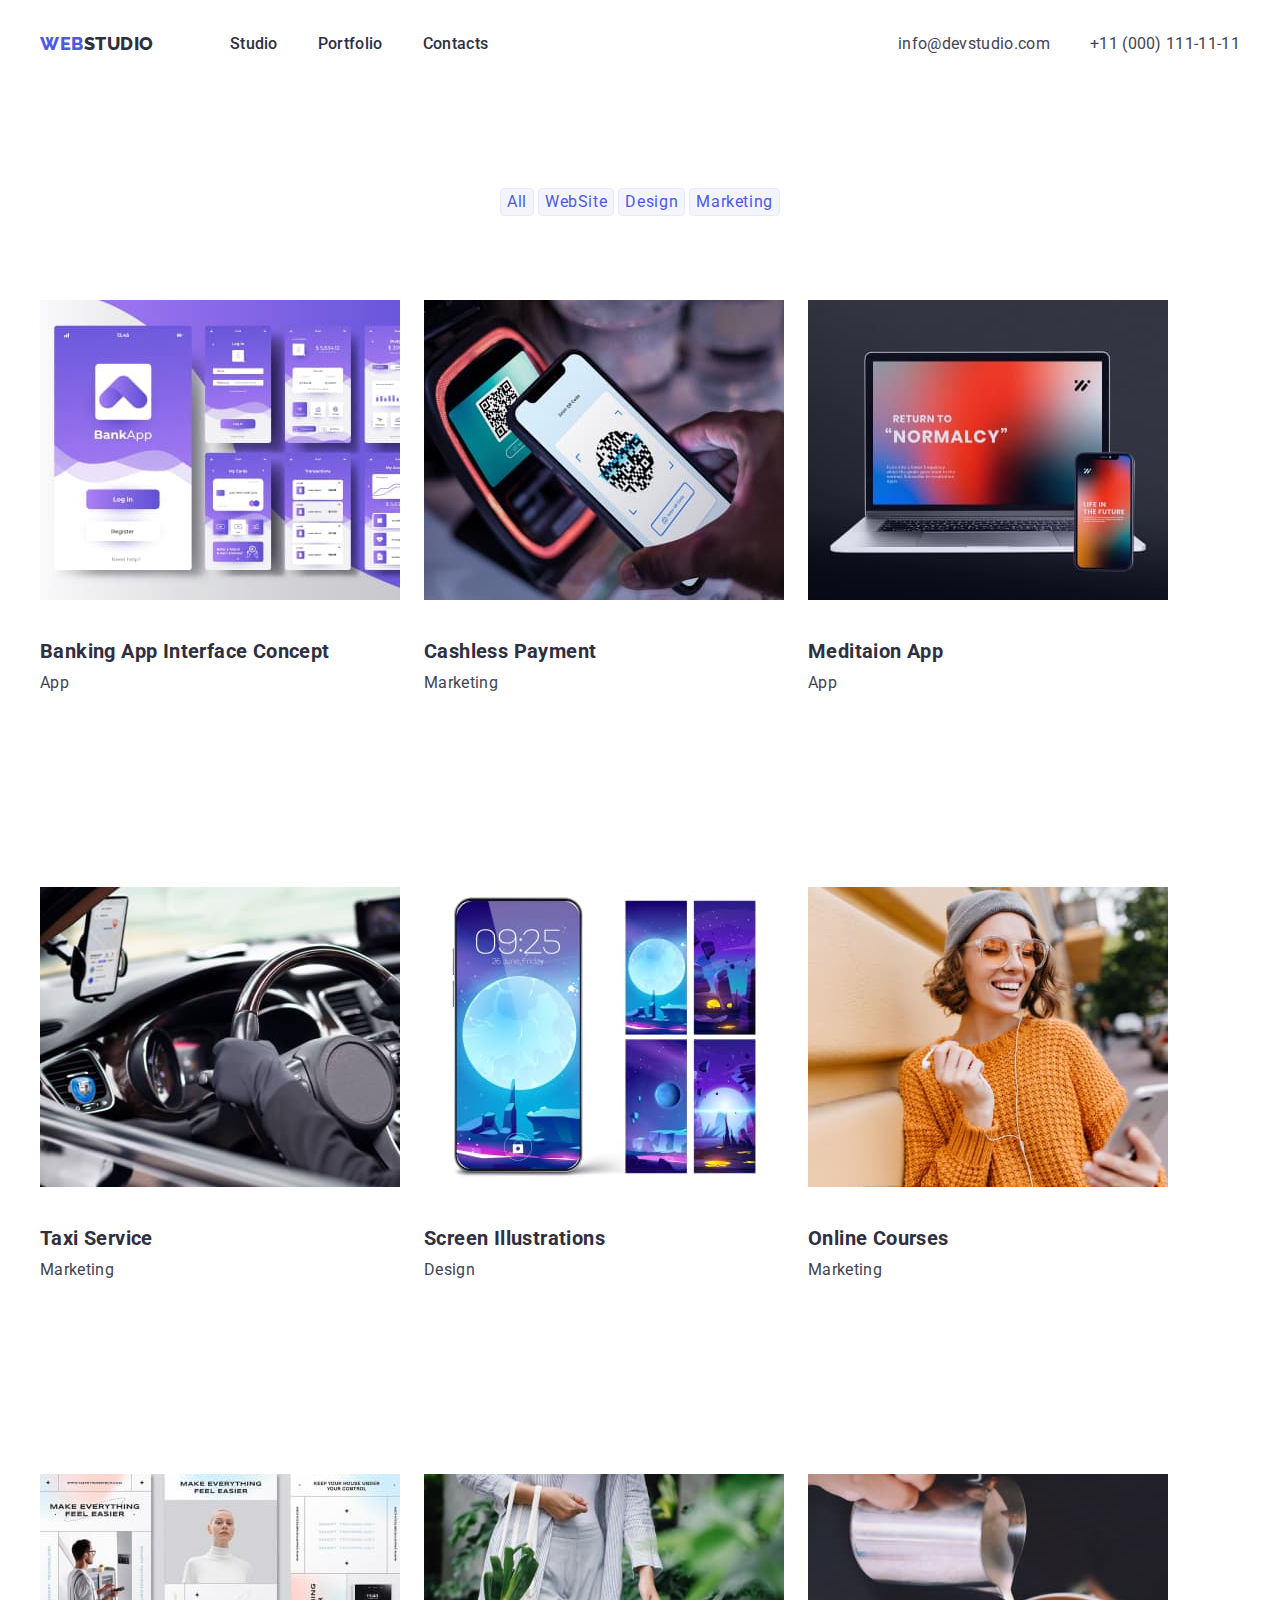
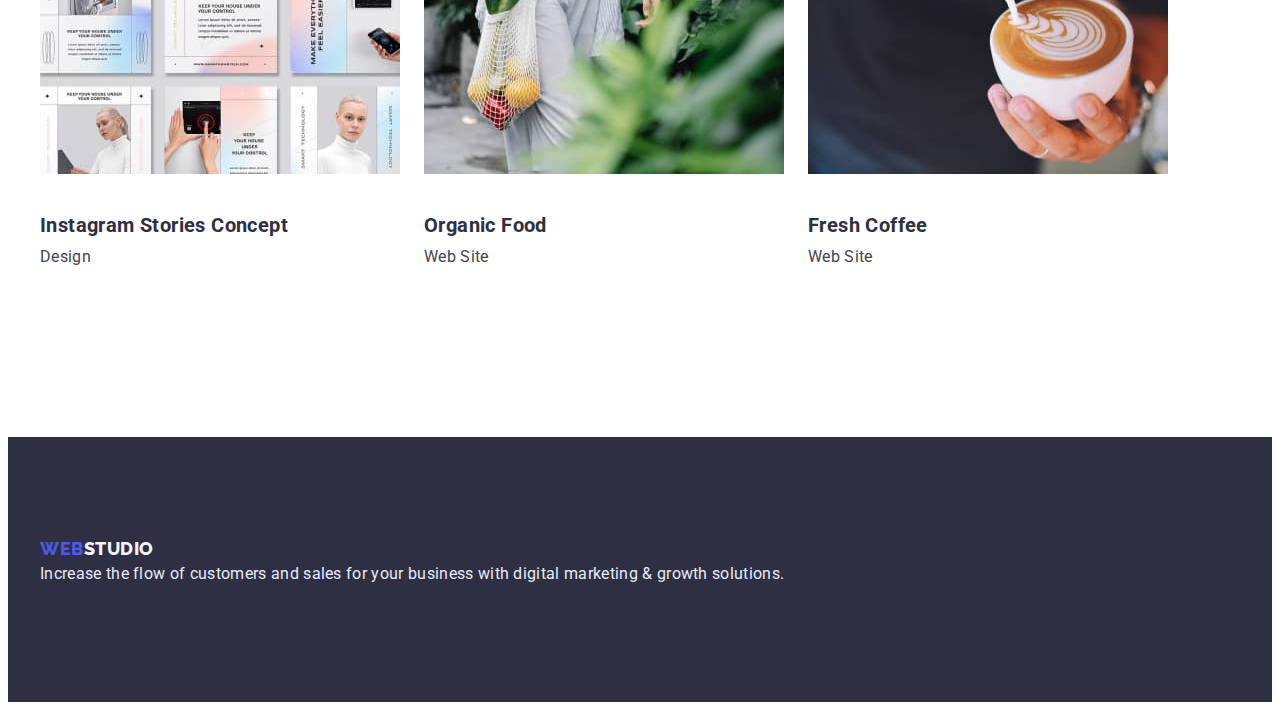
==== portfolio.html @ 1ecb1adb "homework-3" ====
<!DOCTYPE html>
<html lang="en">
<head>
    <meta charset="UTF-8">
    <meta http-equiv="X-UA-Compatible" content="IE=edge">
    <meta name="viewport" content="width=device-width, initial-scale=1.0">
    <title>Portfolio</title>

    <!-- Fonts -->
    <link rel="preconnect" href="https://fonts.googleapis.com">
    <link rel="preconnect" href="https://fonts.gstatic.com" crossorigin>
    <link href="https://fonts.googleapis.com/css2?family=Raleway:wght@800&family=Roboto:wght@400;500;700&display=swap"
    rel="stylesheet">

        <!-- Styles -->
    <link rel="stylesheet" 
    href="https://cdnjs.cloudflare.com/ajax/libs/modern-normalize/1.1.0/modern-normalize.min.css"
    integrity="sha512-wpPYUAdjBVSE4KJnH1VR1HeZfpl1ub8YT/NKx4PuQ5NmX2tKuGu6U/JRp5y+Y8XG2tV+wKQpNHVUX03MfMFn9Q=="
    crossorigin="anonymous" 
    referrerpolicy="no-referrer" />
    <link rel="stylesheet" href="./css/styles.css">

</head>
<body>
    <header>
        <div class="container">
<div class="header-container">
<nav class="header-nav">
    <a class="logo" href="./index.html"><span class="logo-first">Web</span><span
    class="logo-second">Studio</span></a>

    <ul class="header-menu">
    <li><a class="header-link" href="#">Studio</a></li>
    <li><a class="header-link" href="./portfolio.html">Portfolio</a></li>
    <li><a class="header-link" href="#">Contacts</a></li>
    </ul>
</nav>
    <a class="header-adress" href="mailto:info@devstudio.com">info@devstudio.com</a>
    <a class="header-adress" href="tel:+110001111111">+11 (000) 111-11-11</a>
    
   </div>
    </div>
    </header>
    <main>
        <!-- filters -->
        <section>
<div class="container">
        <h1 class="title-portfolio1">filters</h1>
        <div class="container-button">
        <div class="button-portfolio">
        <button class="button-all" type="button">All</button>
        <button class="button-website" type="button">WebSite</button>
        <button class="button-design" type="button">Design</button>
        <button class="button-marketing" type="button">Marketing</button>
        </div>
        </div>
</div>
        <!-- section1 -->
    <div class="container">
    
    <h2 class="section-port">row1</h2>

<ul class="cards">
    <li class="cards-item"><img class="img" src="./images/portfolio/bankingapp.jpg" alt="bankingapp" width="360">
    <h3 class="title-portfolio">Banking App Interface Concept</h3>
    <p class="under-title-port">App</p></li>
    
    <li class="cards-item"><img class="img" src="./images/portfolio/cashlesspayment.jpg" 
    alt="cashlesspayment" width="360">
    <h4 class="title-portfolio">Cashless Payment</h4>
    <p class="under-title-port">Marketing</p></li>

    <li class="cards-item"><img class="img" src="./images/portfolio/meditaionapp.jpg" alt="meditaionapp" width="360">
    <h5 class="title-portfolio">Meditaion App</h5>
    <p class="under-title-port">App</p></li>

    
    <li class="cards-item"><img class="img" src="./images/portfolio/taxiservice.jpg" 
        alt="taxiservice" width="360">
    <h3 class="title-portfolio">Taxi Service</h3>
    <p class="under-title-port">Marketing</p></li>

    <li class="cards-item"><img class="img" 
        src="./images/portfolio/screenillustrations.jpg" alt="screenillustrations" width="360">
    <h4 class="title-portfolio">Screen Illustrations</h4>
    <p class="under-title-port">Design</p></li>
    
    <li class="cards-item"><img class="img" src="./images/portfolio/onlinecourses.jpg"
    alt="onlinecourses" width="360">
    <h5 class="title-portfolio">Online Courses</h5>
    <p class="under-title-port">Marketing</p></li>
    
    <li class="cards-item"><img src="./images/portfolio/instagramstories.jpg"
 alt="instagramstories" width="360">
    <h3 class="title-portfolio">Instagram Stories Concept</h3>
    <p class="under-title-port">Design</p></li>
    
    <li class="cards-item"><img class="img" src="./images/portfolio/organicfood.jpg" alt="organicfood" width="360">
    <h4 class="title-portfolio">Organic Food</h4>
    <p class="under-title-port">Web Site</p></li>
    
    <li class="cards-item"><img class="img" src="./images/portfolio/freshcoffee.jpg" alt="freshcoffee" width="360">
    <h5 class="title-portfolio">Fresh Coffee</h5>
    <p class="under-title-port">Web Site</p></li>
</ul>
    </div>
    </section>
    </main>

    <footer class="footer">
    <div class="container">
        <a  class="logo logo-secondary" href="./index.html"><span class="logo-first">Web</span><span class="logo-footer">Studio</span></a>
        <p class="footer-text">Increase the flow of customers and sales for your business with digital marketing & growth solutions.</p>
    </div>
    </footer>
</body>
</html>
---- css/styles.css ----
/* webstudio */

:root {
--color-primary:#2E2F42;
--color-brand:#404BBF;
--color-secondary:#434455;
--color-brand-second:#4D5AE5;
--color-button-title:#FFFFFF;
--color-footer-text:#E7E9FC;
--color-logo-footer:#F4F4FD;
--color-background-primary:#E5E5E5;
}

body {
color: var(--color-primary);
font-family: 'Roboto', sans-serif;
font-size: 16px;
line-height: 1.5;
background-color: var(--color-button-title);
}

p,
h1,
h2,
h3,
h4,
h5,
h6 {
margin-top: 0;
}

ul{
list-style-type:none ;
margin: 0;
padding: 0;
}

.section {
padding-bottom: 120px;
}
.hero-container{
padding-top: 188px;
padding-bottom: 204px;
}

.container {
width: 100%;
max-width: 1200px;
margin: 0 auto;
padding: 0 15px;
}

.container-button {
display: flex;
flex-direction: row;
justify-content: center;
align-items: center;
gap: 24px;
padding: 12px 24px;
}



.header-container {
display: flex;
align-items: center;
gap: 40px;
} 


.header-nav {
display: flex;
align-items: center;
flex-grow: 1;
gap: 76px;
}

.header-menu {
display: flex;
gap: 40px;
padding: 24px 0;
}

.header-link {
color: var(--color-primary);
text-decoration: none;
font-size: 16px;
line-height: 1.5;
letter-spacing: 0.02em;
font-weight: 500;
}
.header-link:hover {
color: var(--color-brand);}

.header-link:focus{
color: var(--color-brand);
}

.header-adress {
font-weight: 400;
letter-spacing: 0.02em;
font-size: 16px;
line-height: 1.5;
color: var(--color-secondary);
text-decoration: none;
}

.header-adress:hover {
color: var(--color-brand);
}

.header-adress:focus{
color: var(--color-brand);
}

.button { 
padding: 16px 32px;
color: var(--color-button-title);
background: var(--color-brand-second);
border-radius: 4px;
box-shadow: 0px 4px 4px rgba(0, 0, 0, 0.15);
cursor: pointer;
font-size: 16px;
line-height: 1.5;
font-family: 'Roboto',sans-serif;
letter-spacing: 0.04em;
font-weight: 500;
}

.button:hover{
background:var(--color-brand);
box-shadow: 0px 1px 6px rgba(46, 47, 66, 0.08), 0px 1px 1px rgba(46, 47, 66, 0.16), 0px 2px 1px rgba(46, 47, 66, 0.08);
}

.logo-first {
color: var(--color-brand-second);
}

.logo-second {
color: var(--color-primary);
}

.logo-secondary{
margin-bottom: 16px;
}

.logo {   
text-transform: uppercase;
font-size: 18px;
line-height: 1.33;
font-family: 'Raleway',sans-serif;
text-decoration: none;
letter-spacing: 0.03em;
font-weight: 800;
}

.logo-footer{
color: var(--color-logo-footer);
}

.hero-title {
margin-bottom: 48px;
color: var(--color-button-title);
font-size: 56px;
line-height: 1.071;
letter-spacing: 0.02em;

}

.hero-button {
background: var(--color-primary);
padding-bottom: 204px;
padding-top: 188px;
}

.section1 {
display: none;
} 

.under-title {
padding-top: 120px;
margin-bottom: 8px;
font-size: 20px;
line-height: 1.2;
color:var(--color-primary);
letter-spacing: 0.02em;
font-weight: 500;
}

.about-text {
font-size: 16px;
line-height: 1.5;
color: var(--color-secondary);
letter-spacing: 0.02em;
}

.title {
margin-bottom: 72px;
font-size: 36px;
line-height: 1.11;
color:var(--color-primary);
letter-spacing: 0.02em;
}

.colega {
font-size:20px;
line-height: 1.2;
color: var(--color-primary);
font-weight: 500;
letter-spacing: 0.02em;
}

.card-profession1 {
color: var(--color-secondary);
font-size:20px;
line-height: 1.2;
letter-spacing: 0.02em;
}

.card-profession2{
color: var(--color-secondary);
font-size: 20px;
line-height: 1.2;
letter-spacing: 0.02em;
}

.card-profession3{
color: var(--color-secondary);
font-size: 20px;
line-height: 1.2;
letter-spacing: 0.02em;
}

.card-profession4{
color: var(--color-secondary);
font-size: 20px;
line-height: 1.2;
letter-spacing: 0.02em;
}

.name-section-team {
margin-bottom: 72px;
color: var(--color-primary);
font-size: 36px;
line-height: 1.11;
letter-spacing: 0.02em;
}

.footer-text {
color:var(--color-footer-text);
font-size: 16px;
line-height: 1.5;
letter-spacing: 0.02em;
}

.footer{
background:var(--color-primary);
padding-top: 100px;
padding-bottom: 100px;
}


/* Portfolio */
.container-portfolio {
width: 100%;
max-width: 1200px;
margin: 0 auto;
padding: 0 15px;
}



.button-portfolio {
padding-top: 96px;
padding-bottom: 72px;
}

.button-all {
letter-spacing: 0.04em;
color: var(--color-brand-second);
font-size: 16px;
line-height: 1.5;
cursor: pointer;
background: var(--color-logo-footer);
border: 1px solid #E7E9FC;
border-radius: 4px;
font-family: 'Roboto', sans-serif;
}

.button-all:focus{
color: var(--color-button-title);
background: var(--color-brand);
}

.button-all:hover{
background: var(--color-brand);
box-shadow: 0px 3px 1px rgba(0, 0, 0, 0.1), 0px 2px 1px rgba(0, 0, 0, 0.08), 0px 2px 2px rgba(0, 0, 0, 0.12);
border-radius: 4px;
color: var(--color-button-title);
letter-spacing: 0.04em;
font-weight: 500;
font-size: 16px;
line-height: 1.5;
}


.button-website {
letter-spacing: 0.04em;
color: var(--color-brand-second);
font-size: 16px;
line-height: 1.5;
cursor: pointer;
background: var(--color-logo-footer);
border: 1px solid #E7E9FC;
border-radius: 4px;
font-family: 'Roboto', sans-serif;
}
.button-website:focus {
color: var(--color-button-title);
background: var(--color-brand);
}

.button-website:hover {
background: var(--color-brand);
box-shadow: 0px 3px 1px rgba(0, 0, 0, 0.1), 0px 2px 1px rgba(0, 0, 0, 0.08), 0px 2px 2px rgba(0, 0, 0, 0.12);
border-radius: 4px;
color: var(--color-button-title);
letter-spacing: 0.04em;
font-weight: 500;
font-size: 16px;
line-height: 1.5;
}


.button-app {
letter-spacing: 0.04em;
color: var(--color-brand-second);
font-size: 16px;
line-height: 1.5;
cursor: pointer;
background: var(--color-logo-footer);
border: 1px solid #E7E9FC;
border-radius: 4px;
font-family: 'Roboto', sans-serif;
}

.button-app:focus {
color: var(--color-button-title);
background: var(--color-brand);
}

.button-app:hover {
background: var(--color-brand);
box-shadow: 0px 3px 1px rgba(0, 0, 0, 0.1), 0px 2px 1px rgba(0, 0, 0, 0.08), 0px 2px 2px rgba(0, 0, 0, 0.12);
border-radius: 4px;
color: var(--color-button-title);
letter-spacing: 0.04em;
font-weight: 500;
font-size: 16px;
line-height: 1.5;
}

.button-design {
letter-spacing: 0.04em;
color: var(--color-brand-second);
font-size: 16px;
line-height: 1.5;
cursor: pointer;
background: var(--color-logo-footer);
border: 1px solid #E7E9FC;
border-radius: 4px;
font-family: 'Roboto', sans-serif;
}

.button-design:focus {
color: var(--color-button-title);
background: var(--color-brand);
}

.button-design:hover {
background: var(--color-brand);
box-shadow: 0px 3px 1px rgba(0, 0, 0, 0.1), 0px 2px 1px rgba(0, 0, 0, 0.08), 0px 2px 2px rgba(0, 0, 0, 0.12);
border-radius: 4px;
color: var(--color-button-title);
letter-spacing: 0.04em;
font-weight: 500;
font-size: 16px;
line-height: 1.5;
}

.button-marketing {
letter-spacing: 0.04em;
color: var(--color-brand-second);
font-size: 16px;
line-height: 1.5;
cursor: pointer;
background: var(--color-logo-footer);
border: 1px solid #E7E9FC;
border-radius: 4px;
font-family: 'Roboto', sans-serif;
}

.button-marketing:focus {
color: var(--color-button-title);
background: var(--color-brand);
}

.button-marketing:hover {
background: var(--color-brand);
box-shadow: 0px 3px 1px rgba(0, 0, 0, 0.1), 0px 2px 1px rgba(0, 0, 0, 0.08), 0px 2px 2px rgba(0, 0, 0, 0.12);
border-radius: 4px;
color: var(--color-button-title);
letter-spacing: 0.04em;
font-weight: 500;
font-size: 16px;
line-height: 1.5;
}

 .section-port {
display: none;
 }

.title-portfolio1{
display: none;
}

.title-portfolio{
margin-bottom: 8px;
font-size: 20px;
line-height: 1.2;
letter-spacing: 0.02em;
color: var(--color-primary);
padding-top: 32px;
}

 .under-title-port {
font-size: 16px;
line-height:1.5;
letter-spacing: 0.02em;
color: var(--color-secondary);
font-family: 'Roboto',sans-serif;
padding-bottom: 152px;
}


.cards {
display: flex;
gap: 24px;
flex-wrap: wrap;

}

.cards-item{
flex-basis: calc((100%-48px)/9);
}
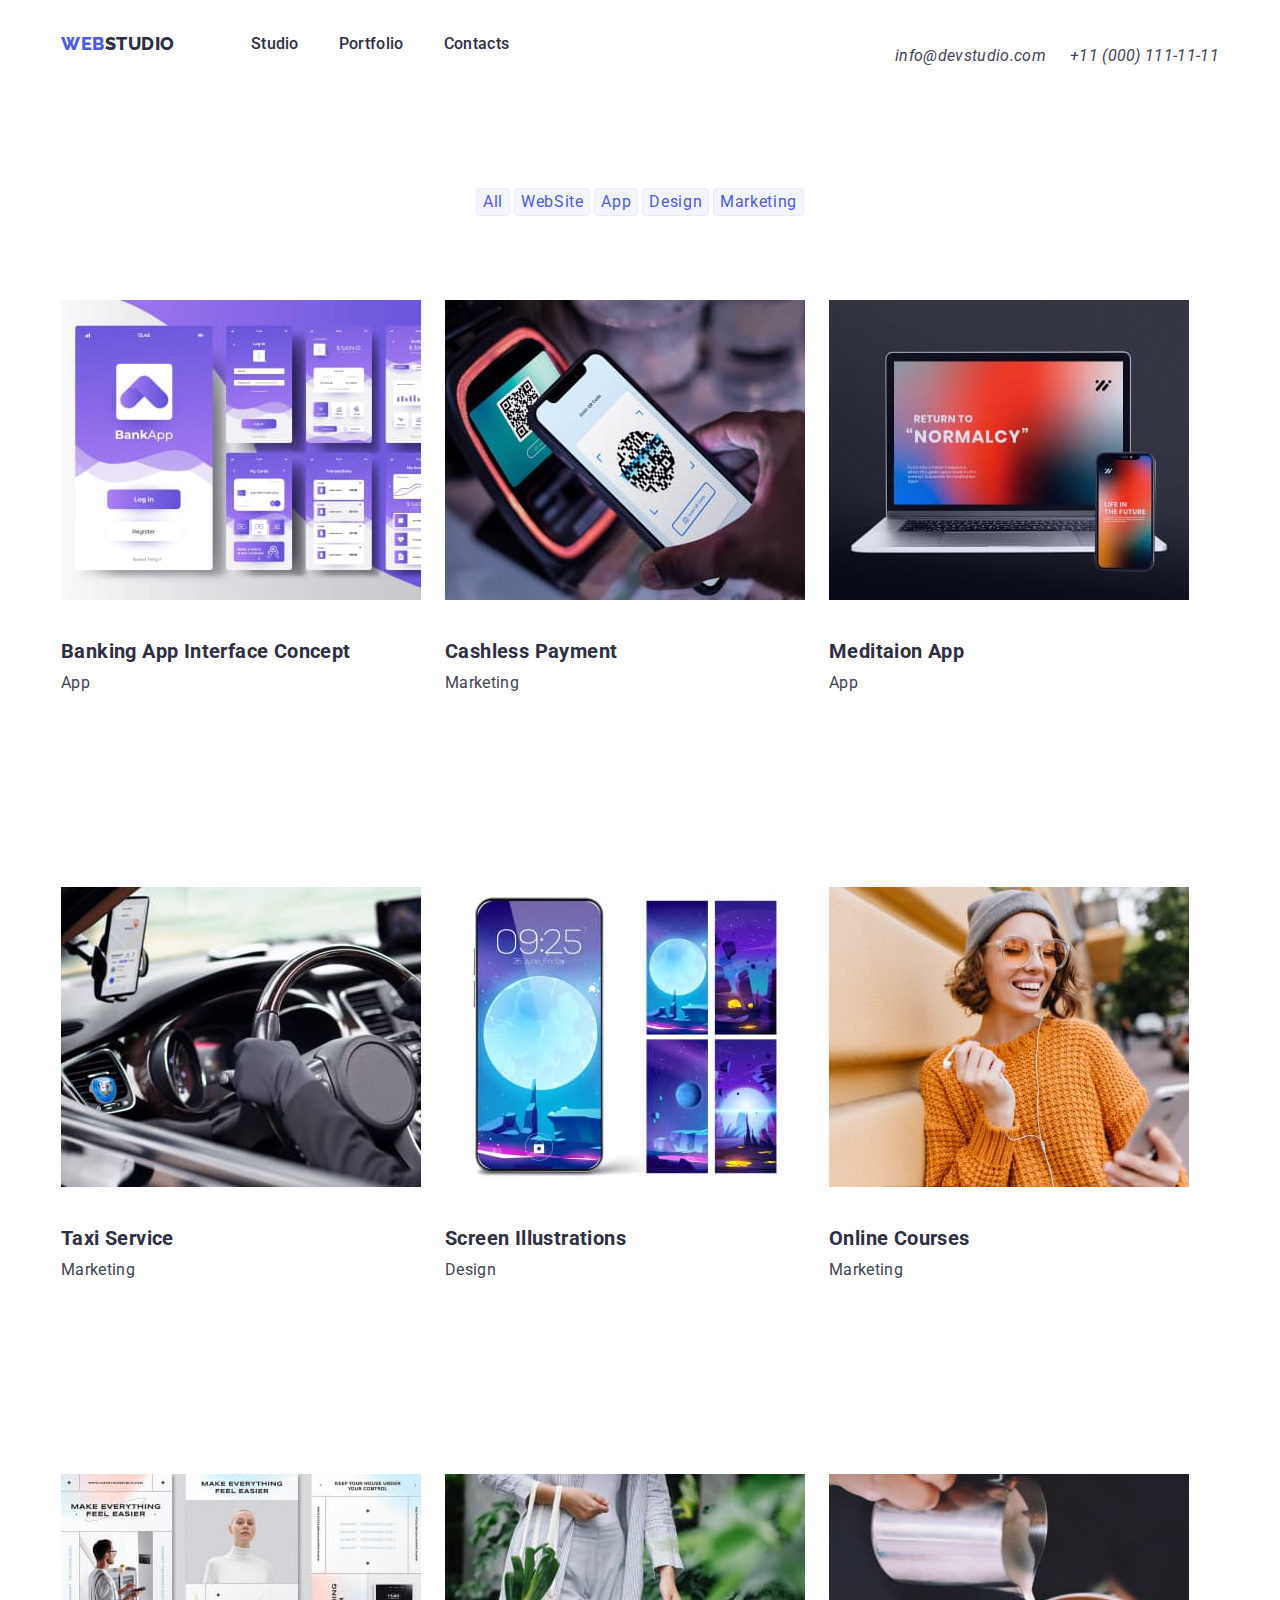
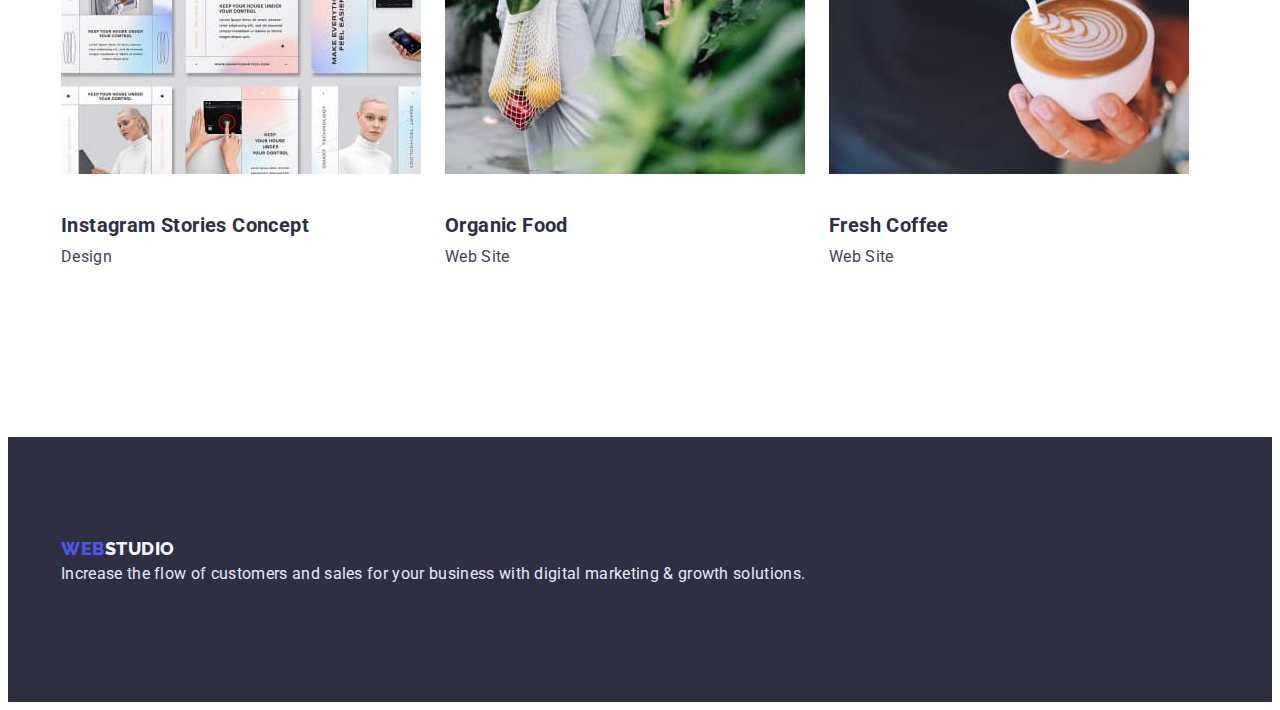
==== commit 7e3d6018: "виправлення помилок в css and html" ====
--- a/portfolio.html
+++ b/portfolio.html
@@ -28,17 +28,19 @@
 <nav class="header-nav">
     <a class="logo" href="./index.html"><span class="logo-first">Web</span><span
     class="logo-second">Studio</span></a>
-
     <ul class="header-menu">
     <li><a class="header-link" href="#">Studio</a></li>
     <li><a class="header-link" href="./portfolio.html">Portfolio</a></li>
     <li><a class="header-link" href="#">Contacts</a></li>
     </ul>
 </nav>
-    <a class="header-adress" href="mailto:info@devstudio.com">info@devstudio.com</a>
-    <a class="header-adress" href="tel:+110001111111">+11 (000) 111-11-11</a>
-    
-   </div>
+<address>
+<ul class="adress">
+    <li><a class="header-adress" href="mailto:info@devstudio.com">info@devstudio.com</a></li>
+    <li><a class="header-adress" href="tel:+110001111111">+11 (000) 111-11-11</a></li>
+</ul>
+</address>
+    </div>
     </div>
     </header>
     <main>
@@ -50,6 +52,7 @@
         <div class="button-portfolio">
         <button class="button-all" type="button">All</button>
         <button class="button-website" type="button">WebSite</button>
+        <button class="button-app" type="button">App</button>
         <button class="button-design" type="button">Design</button>
         <button class="button-marketing" type="button">Marketing</button>
         </div>
@@ -61,9 +64,12 @@
     <h2 class="section-port">row1</h2>
 
 <ul class="cards">
-    <li class="cards-item"><img class="img" src="./images/portfolio/bankingapp.jpg" alt="bankingapp" width="360">
+    <li class="cards-item">
+    <img class="img" src="./images/portfolio/bankingapp.jpg" alt="bankingapp" width="360">
+    <div class="card-content">
     <h3 class="title-portfolio">Banking App Interface Concept</h3>
-    <p class="under-title-port">App</p></li>
+    <p class="under-title-port">App</p></div>
+</li>
     
     <li class="cards-item"><img class="img" src="./images/portfolio/cashlesspayment.jpg" 
     alt="cashlesspayment" width="360">
@@ -106,7 +112,6 @@
     </div>
     </section>
     </main>
-
     <footer class="footer">
     <div class="container">
         <a  class="logo logo-secondary" href="./index.html"><span class="logo-first">Web</span><span class="logo-footer">Studio</span></a>
--- a/css/styles.css
+++ b/css/styles.css
@@ -35,19 +35,49 @@
 padding: 0;
 }
 
+/* HERO */
+.hero-container {
+padding-top: 188px;
+padding-bottom: 204px;
+flex-wrap: wrap;
+justify-content: center;
+}
+
+.hero-title {
+margin-bottom: 48px;
+color: var(--color-button-title);
+font-size: 56px;
+line-height: 1.071;
+letter-spacing: 0.02em;
+text-align: center;
+width: 499px;
+height: 120px;
+margin: auto;
+
+}
+
+.hero-button {
+    background: var(--color-primary);
+    padding-bottom: 204px;
+    padding-top: 188px;
+}
+
+/* SECTION */
 .section {
 padding-bottom: 120px;
 }
-.hero-container{
-padding-top: 188px;
-padding-bottom: 204px;
-}
+
+.section1 {
+    display: none;
+}
+
 
 .container {
 width: 100%;
-max-width: 1200px;
+max-width: 1158px;
 margin: 0 auto;
 padding: 0 15px;
+
 }
 
 .container-button {
@@ -59,7 +89,7 @@
 padding: 12px 24px;
 }
 
-
+/* HEADER */
 
 .header-container {
 display: flex;
@@ -73,6 +103,7 @@
 align-items: center;
 flex-grow: 1;
 gap: 76px;
+
 }
 
 .header-menu {
@@ -112,6 +143,16 @@
 .header-adress:focus{
 color: var(--color-brand);
 }
+.adress {
+padding-top: 24px;
+display: flex;
+gap: 24px;
+}
+
+.header {
+display: flex;
+}
+/* BUTTON */ 
 
 .button { 
 padding: 16px 32px;
@@ -132,6 +173,14 @@
 box-shadow: 0px 1px 6px rgba(46, 47, 66, 0.08), 0px 1px 1px rgba(46, 47, 66, 0.16), 0px 2px 1px rgba(46, 47, 66, 0.08);
 }
 
+.button-order {
+display: flex;
+justify-content: center;
+margin-top: 48px;
+margin-bottom: 188px;
+}
+
+/* LOGO */
 .logo-first {
 color: var(--color-brand-second);
 }
@@ -158,24 +207,8 @@
 color: var(--color-logo-footer);
 }
 
-.hero-title {
-margin-bottom: 48px;
-color: var(--color-button-title);
-font-size: 56px;
-line-height: 1.071;
-letter-spacing: 0.02em;
-
-}
-
-.hero-button {
-background: var(--color-primary);
-padding-bottom: 204px;
-padding-top: 188px;
-}
-
-.section1 {
-display: none;
-} 
+
+/* ІНШЕ */
 
 .under-title {
 padding-top: 120px;
@@ -200,6 +233,7 @@
 line-height: 1.11;
 color:var(--color-primary);
 letter-spacing: 0.02em;
+text-align: center;
 }
 
 .colega {
@@ -208,13 +242,17 @@
 color: var(--color-primary);
 font-weight: 500;
 letter-spacing: 0.02em;
-}
+text-align: center;
+margin-top: 32px;
+}
+
 
 .card-profession1 {
 color: var(--color-secondary);
 font-size:20px;
 line-height: 1.2;
 letter-spacing: 0.02em;
+text-align: center;
 }
 
 .card-profession2{
@@ -222,6 +260,7 @@
 font-size: 20px;
 line-height: 1.2;
 letter-spacing: 0.02em;
+text-align: center;
 }
 
 .card-profession3{
@@ -229,6 +268,7 @@
 font-size: 20px;
 line-height: 1.2;
 letter-spacing: 0.02em;
+text-align: center;
 }
 
 .card-profession4{
@@ -236,6 +276,7 @@
 font-size: 20px;
 line-height: 1.2;
 letter-spacing: 0.02em;
+text-align: center;
 }
 
 .name-section-team {
@@ -244,6 +285,7 @@
 font-size: 36px;
 line-height: 1.11;
 letter-spacing: 0.02em;
+text-align: center;
 }
 
 .footer-text {
@@ -268,7 +310,7 @@
 padding: 0 15px;
 }
 
-
+/* BUTTON */
 
 .button-portfolio {
 padding-top: 96px;
@@ -416,6 +458,9 @@
 line-height: 1.5;
 }
 
+
+
+
  .section-port {
 display: none;
  }
@@ -442,6 +487,15 @@
 padding-bottom: 152px;
 }
 
+.feauture {
+display: flex;
+margin-top: 120px;
+gap: 24px;
+}
+.img-webstudio {
+display: flex;
+gap: 24px;
+}
 
 .cards {
 display: flex;
@@ -452,4 +506,16 @@
 
 .cards-item{
 flex-basis: calc((100%-48px)/9);
-}+}
+.card-content {
+display: flex;
+flex-direction: column;
+justify-content: center;
+align-items: flex-start;
+}
+
+.job {
+display: flex;
+gap: 24px;
+}
+
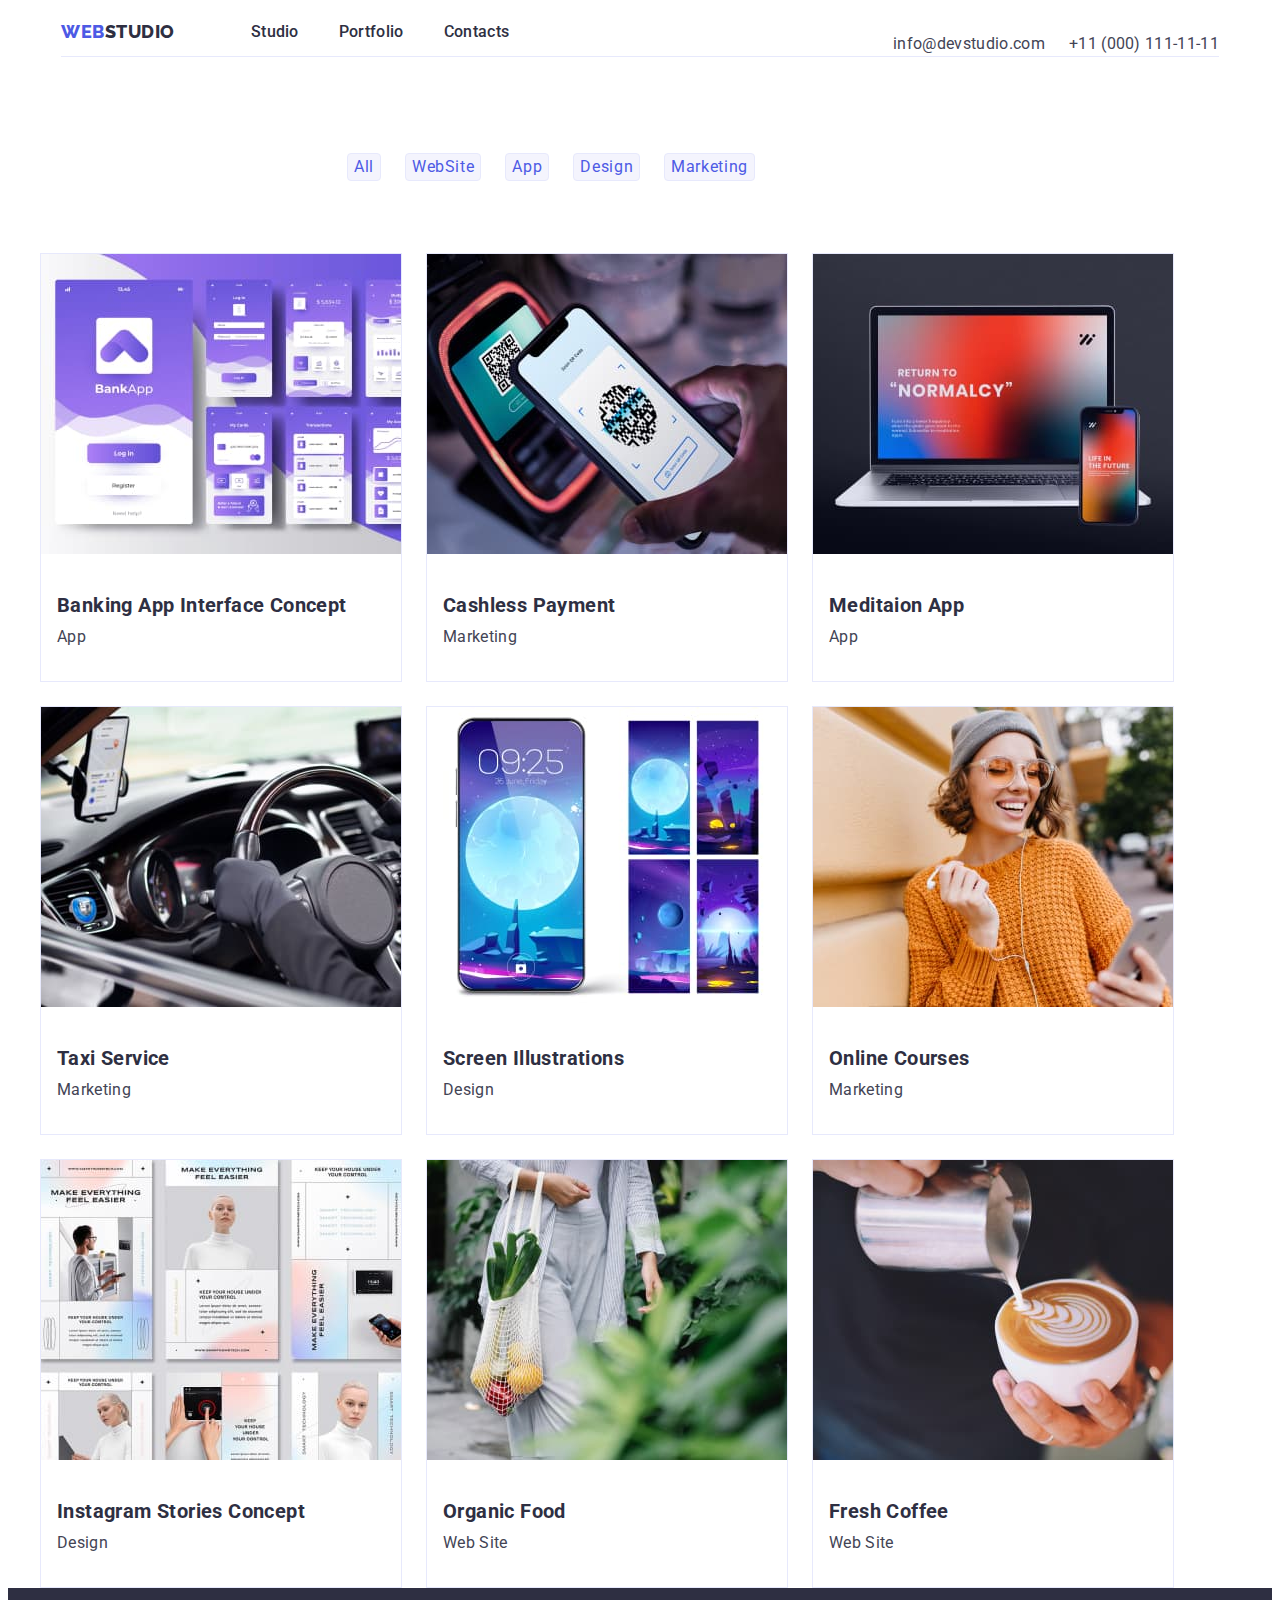
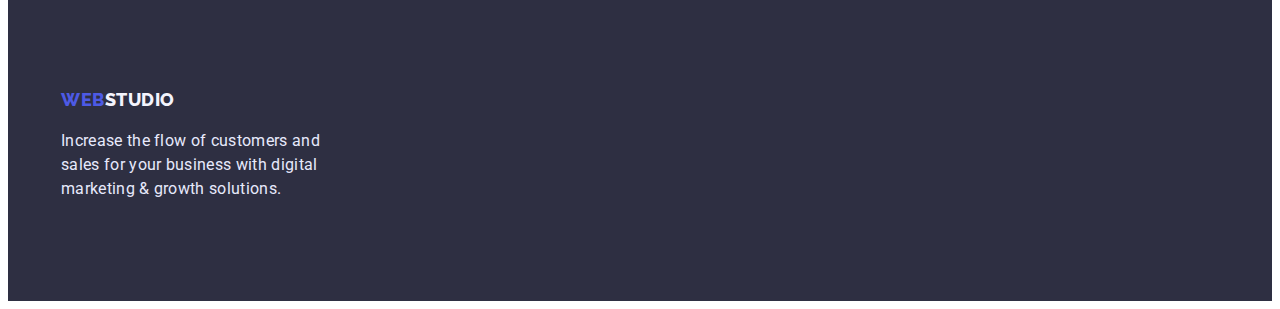
==== commit 7fdb795d: "виправлення помилок в ДЗ" ====
--- a/portfolio.html
+++ b/portfolio.html
@@ -24,7 +24,7 @@
 <body>
     <header>
         <div class="container">
-<div class="header-container">
+<div class="header-container header-portfolio">
 <nav class="header-nav">
     <a class="logo" href="./index.html"><span class="logo-first">Web</span><span
     class="logo-second">Studio</span></a>
@@ -46,29 +46,30 @@
     <main>
         <!-- filters -->
         <section>
-<div class="container">
+<div class="container-portfolio">
         <h1 class="title-portfolio1">filters</h1>
-        <div class="container-button">
-        <div class="button-portfolio">
-        <button class="button-all" type="button">All</button>
-        <button class="button-website" type="button">WebSite</button>
-        <button class="button-app" type="button">App</button>
-        <button class="button-design" type="button">Design</button>
-        <button class="button-marketing" type="button">Marketing</button>
-        </div>
-        </div>
-</div>
+        <ul class="button-portfolio">
+        <li><button class="button-all" type="button">All</button></li>
+        <li><button class="button-website" type="button">WebSite</button></li>
+        <li><button class="button-app" type="button">App</button></li>
+        <li><button class="button-design" type="button">Design</button></li>
+        <li><button class="button-marketing" type="button">Marketing</button></li>
+        </ul>
+        
+        
+        
+        
+        
+
         <!-- section1 -->
-    <div class="container">
     
     <h2 class="section-port">row1</h2>
-
 <ul class="cards">
     <li class="cards-item">
     <img class="img" src="./images/portfolio/bankingapp.jpg" alt="bankingapp" width="360">
-    <div class="card-content">
+    
     <h3 class="title-portfolio">Banking App Interface Concept</h3>
-    <p class="under-title-port">App</p></div>
+    <p class="under-title-port">App</p>
 </li>
     
     <li class="cards-item"><img class="img" src="./images/portfolio/cashlesspayment.jpg" 
--- a/css/styles.css
+++ b/css/styles.css
@@ -26,7 +26,7 @@
 h4,
 h5,
 h6 {
-margin-top: 0;
+margin: 0;
 }
 
 ul{
@@ -57,18 +57,19 @@
 }
 
 .hero-button {
-    background: var(--color-primary);
-    padding-bottom: 204px;
-    padding-top: 188px;
+background: var(--color-primary);
+padding-bottom: 188px;
+padding-top: 188px;
+text-align: center;
 }
 
 /* SECTION */
 .section {
-padding-bottom: 120px;
+padding-top: 120px;
 }
 
 .section1 {
-    display: none;
+display: none;
 }
 
 
@@ -106,10 +107,16 @@
 
 }
 
+.header-portfolio {
+border-bottom: 1px solid var(--color-footer-text);
+box-sizing: border-box;
+background:var(--color-button-title)
+}
+
 .header-menu {
 display: flex;
 gap: 40px;
-padding: 24px 0;
+
 }
 
 .header-link {
@@ -119,6 +126,7 @@
 line-height: 1.5;
 letter-spacing: 0.02em;
 font-weight: 500;
+padding: 24px 0;
 }
 .header-link:hover {
 color: var(--color-brand);}
@@ -147,10 +155,12 @@
 padding-top: 24px;
 display: flex;
 gap: 24px;
+font-style: normal;
 }
 
 .header {
 display: flex;
+align-items: center;
 }
 /* BUTTON */ 
 
@@ -166,6 +176,8 @@
 font-family: 'Roboto',sans-serif;
 letter-spacing: 0.04em;
 font-weight: 500;
+margin-top: 48px;
+border: none;
 }
 
 .button:hover{
@@ -177,7 +189,7 @@
 display: flex;
 justify-content: center;
 margin-top: 48px;
-margin-bottom: 188px;
+
 }
 
 /* LOGO */
@@ -211,7 +223,6 @@
 /* ІНШЕ */
 
 .under-title {
-padding-top: 120px;
 margin-bottom: 8px;
 font-size: 20px;
 line-height: 1.2;
@@ -247,37 +258,15 @@
 }
 
 
-.card-profession1 {
+.card-profession {
 color: var(--color-secondary);
 font-size:20px;
 line-height: 1.2;
 letter-spacing: 0.02em;
 text-align: center;
-}
-
-.card-profession2{
-color: var(--color-secondary);
-font-size: 20px;
-line-height: 1.2;
-letter-spacing: 0.02em;
-text-align: center;
-}
-
-.card-profession3{
-color: var(--color-secondary);
-font-size: 20px;
-line-height: 1.2;
-letter-spacing: 0.02em;
-text-align: center;
-}
-
-.card-profession4{
-color: var(--color-secondary);
-font-size: 20px;
-line-height: 1.2;
-letter-spacing: 0.02em;
-text-align: center;
-}
+padding-bottom: 32px;
+}
+
 
 .name-section-team {
 margin-bottom: 72px;
@@ -293,6 +282,8 @@
 font-size: 16px;
 line-height: 1.5;
 letter-spacing: 0.02em;
+width: 264px;
+padding-top: 16px;
 }
 
 .footer{
@@ -301,6 +292,9 @@
 padding-bottom: 100px;
 }
 
+.color{
+
+}
 
 /* Portfolio */
 .container-portfolio {
@@ -313,8 +307,17 @@
 /* BUTTON */
 
 .button-portfolio {
+
+display: flex;
+gap: 24px;
+text-align: center;
+width: 586px;
+flex-direction: row;
+align-items: flex-start;
+margin: auto;
 padding-top: 96px;
 padding-bottom: 72px;
+
 }
 
 .button-all {
@@ -327,6 +330,7 @@
 border: 1px solid #E7E9FC;
 border-radius: 4px;
 font-family: 'Roboto', sans-serif;
+
 }
 
 .button-all:focus{
@@ -356,6 +360,7 @@
 border: 1px solid #E7E9FC;
 border-radius: 4px;
 font-family: 'Roboto', sans-serif;
+
 }
 .button-website:focus {
 color: var(--color-button-title);
@@ -384,6 +389,7 @@
 border: 1px solid #E7E9FC;
 border-radius: 4px;
 font-family: 'Roboto', sans-serif;
+
 }
 
 .button-app:focus {
@@ -412,6 +418,7 @@
 border: 1px solid #E7E9FC;
 border-radius: 4px;
 font-family: 'Roboto', sans-serif;
+
 }
 
 .button-design:focus {
@@ -440,6 +447,8 @@
 border: 1px solid #E7E9FC;
 border-radius: 4px;
 font-family: 'Roboto', sans-serif;
+
+
 }
 
 .button-marketing:focus {
@@ -476,20 +485,21 @@
 letter-spacing: 0.02em;
 color: var(--color-primary);
 padding-top: 32px;
-}
-
- .under-title-port {
+padding-left: 16px;
+}
+
+.under-title-port {
 font-size: 16px;
 line-height:1.5;
 letter-spacing: 0.02em;
 color: var(--color-secondary);
 font-family: 'Roboto',sans-serif;
-padding-bottom: 152px;
-}
-
-.feauture {
-display: flex;
-margin-top: 120px;
+padding-bottom: 32px;
+padding-left: 16px;
+}
+
+.future {
+display: flex;
 gap: 24px;
 }
 .img-webstudio {
@@ -506,6 +516,9 @@
 
 .cards-item{
 flex-basis: calc((100%-48px)/9);
+border: 1px solid var(--color-footer-text);
+background:var(--color-button-title)
+width: 360px;
 }
 .card-content {
 display: flex;
@@ -519,3 +532,24 @@
 gap: 24px;
 }
 
+.list-text{
+width: 264px;
+}
+
+.section-colega {
+background:var(--color-logo-footer);
+padding-bottom: 120px;
+padding-top: 120px;
+text-align: center;
+}
+.img-colega{
+display: flex;
+width: 264px;
+box-shadow: 0px 1px 6px rgba(46, 47, 66, 0.08), 0px 1px 1px rgba(46, 47, 66, 0.16), 0px 2px 1px rgba(46, 47, 66, 0.08);
+border-radius: 0px 0px 4px 4px;
+background:var(--color-button-title);
+flex-direction: column;
+justify-content: center;
+align-items: center;
+gap: 32px;
+}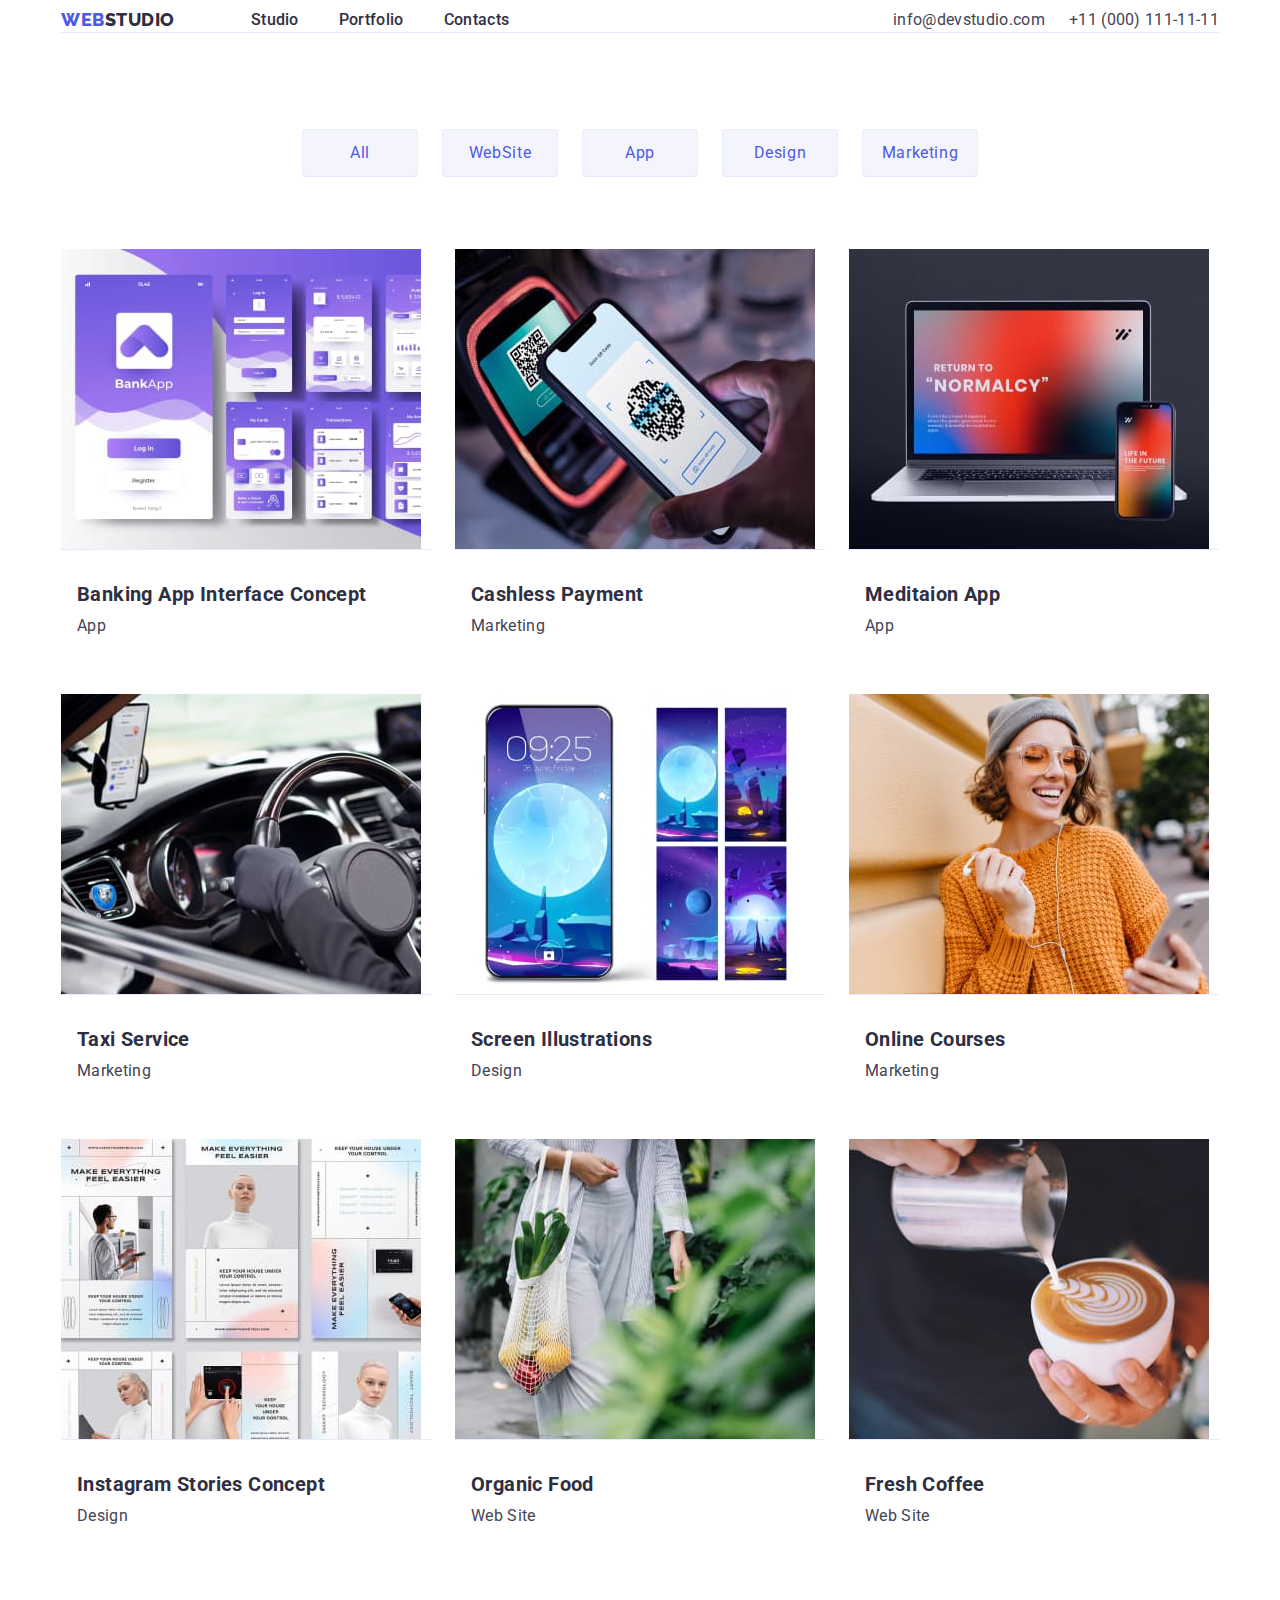
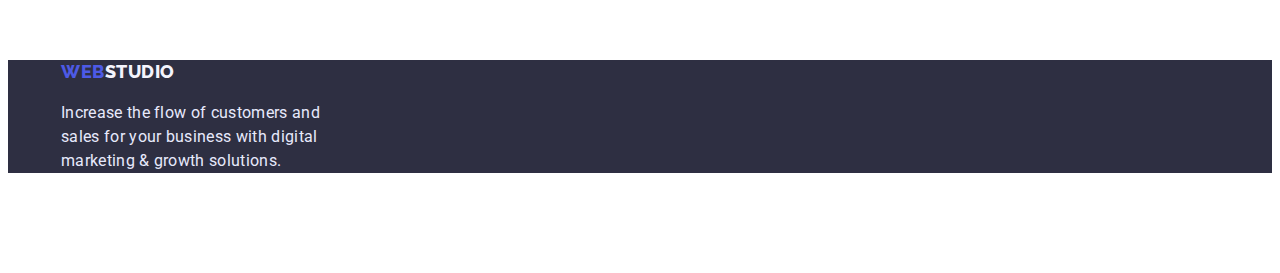
==== commit 5d1cc46b: "виправлення помилок" ====
--- a/portfolio.html
+++ b/portfolio.html
@@ -46,69 +46,91 @@
     <main>
         <!-- filters -->
         <section>
-<div class="container-portfolio">
+<div class="container">
         <h1 class="title-portfolio1">filters</h1>
         <ul class="button-portfolio">
-        <li><button class="button-all" type="button">All</button></li>
-        <li><button class="button-website" type="button">WebSite</button></li>
-        <li><button class="button-app" type="button">App</button></li>
-        <li><button class="button-design" type="button">Design</button></li>
-        <li><button class="button-marketing" type="button">Marketing</button></li>
+        <li><button class="button-alles" type="button">All</button></li>
+        <li><button class="button-alles" type="button">WebSite</button></li>
+        <li><button class="button-alles" type="button">App</button></li>
+        <li><button class="button-alles" type="button">Design</button></li>
+        <li><button class="button-alles" type="button">Marketing</button></li>
         </ul>
         
-        
-        
-        
-        
-
-        <!-- section1 -->
+<!-- section1 -->
     
     <h2 class="section-port">row1</h2>
 <ul class="cards">
     <li class="cards-item">
-    <img class="img" src="./images/portfolio/bankingapp.jpg" alt="bankingapp" width="360">
-    
+    <img class="images" src="./images/portfolio/bankingapp.jpg" alt="bankingapp" width="360">
+    <div class="cards-portfolio">
     <h3 class="title-portfolio">Banking App Interface Concept</h3>
     <p class="under-title-port">App</p>
+    </div>
+    
 </li>
     
-    <li class="cards-item"><img class="img" src="./images/portfolio/cashlesspayment.jpg" 
+    <li class="cards-item"><img class="images" src="./images/portfolio/cashlesspayment.jpg" 
     alt="cashlesspayment" width="360">
-    <h4 class="title-portfolio">Cashless Payment</h4>
-    <p class="under-title-port">Marketing</p></li>
+    <div class="cards-portfolio">
+<h4 class="title-portfolio">Cashless Payment</h4>
+<p class="under-title-port">Marketing</p>
+    </div>
+    
+</li>
 
-    <li class="cards-item"><img class="img" src="./images/portfolio/meditaionapp.jpg" alt="meditaionapp" width="360">
-    <h5 class="title-portfolio">Meditaion App</h5>
-    <p class="under-title-port">App</p></li>
+    <li class="cards-item"><img class="images" src="./images/portfolio/meditaionapp.jpg" alt="meditaionapp" width="360">
+    <div class="cards-portfolio">
+<h5 class="title-portfolio">Meditaion App</h5>
+<p class="under-title-port">App</p>
+</div>
+    </li>
 
     
-    <li class="cards-item"><img class="img" src="./images/portfolio/taxiservice.jpg" 
+    <li class="cards-item"><img class="images" src="./images/portfolio/taxiservice.jpg" 
         alt="taxiservice" width="360">
-    <h3 class="title-portfolio">Taxi Service</h3>
-    <p class="under-title-port">Marketing</p></li>
+        <div class="cards-portfolio">
+<h3 class="title-portfolio">Taxi Service</h3>
+<p class="under-title-port">Marketing</p>
+        </div>
+    </li>
 
-    <li class="cards-item"><img class="img" 
+    <li class="cards-item"><img class="images" 
         src="./images/portfolio/screenillustrations.jpg" alt="screenillustrations" width="360">
-    <h4 class="title-portfolio">Screen Illustrations</h4>
-    <p class="under-title-port">Design</p></li>
+   <div class="cards-portfolio">
+<h4 class="title-portfolio">Screen Illustrations</h4>
+<p class="under-title-port">Design</p>
+   </div>
+        </li>
     
-    <li class="cards-item"><img class="img" src="./images/portfolio/onlinecourses.jpg"
+    <li class="cards-item"><img class="images" src="./images/portfolio/onlinecourses.jpg"
     alt="onlinecourses" width="360">
-    <h5 class="title-portfolio">Online Courses</h5>
-    <p class="under-title-port">Marketing</p></li>
+    <div class="cards-portfolio">
+<h5 class="title-portfolio">Online Courses</h5>
+<p class="under-title-port">Marketing</p>
+    </div>
+    </li>
     
-    <li class="cards-item"><img src="./images/portfolio/instagramstories.jpg"
+    <li class="cards-item"><img class="images" src="./images/portfolio/instagramstories.jpg"
  alt="instagramstories" width="360">
-    <h3 class="title-portfolio">Instagram Stories Concept</h3>
-    <p class="under-title-port">Design</p></li>
+ <div class="cards-portfolio">
+<h3 class="title-portfolio">Instagram Stories Concept</h3>
+<p class="under-title-port">Design</p>
+ </div>
+    </li>
     
-    <li class="cards-item"><img class="img" src="./images/portfolio/organicfood.jpg" alt="organicfood" width="360">
-    <h4 class="title-portfolio">Organic Food</h4>
-    <p class="under-title-port">Web Site</p></li>
+    <li class="cards-item"><img class="images" src="./images/portfolio/organicfood.jpg" alt="organicfood" width="360">
+    <div class="cards-portfolio">
+<h4 class="title-portfolio">Organic Food</h4>
+<p class="under-title-port">Web Site</p>
+    </div>
+        </li>
     
-    <li class="cards-item"><img class="img" src="./images/portfolio/freshcoffee.jpg" alt="freshcoffee" width="360">
-    <h5 class="title-portfolio">Fresh Coffee</h5>
-    <p class="under-title-port">Web Site</p></li>
+    <li class="cards-item"><img class="images" src="./images/portfolio/freshcoffee.jpg" alt="freshcoffee" width="360">
+    <div class="cards-portfolio">
+<h5 class="title-portfolio">Fresh Coffee</h5>
+<p class="under-title-port">Web Site</p>
+    </div>
+       </li>
 </ul>
     </div>
     </section>
--- a/css/styles.css
+++ b/css/styles.css
@@ -66,6 +66,7 @@
 /* SECTION */
 .section {
 padding-top: 120px;
+padding-bottom: 120px;
 }
 
 .section1 {
@@ -152,7 +153,7 @@
 color: var(--color-brand);
 }
 .adress {
-padding-top: 24px;
+
 display: flex;
 gap: 24px;
 font-style: normal;
@@ -254,19 +255,23 @@
 font-weight: 500;
 letter-spacing: 0.02em;
 text-align: center;
-margin-top: 32px;
+
 }
 
 
 .card-profession {
 color: var(--color-secondary);
-font-size:20px;
+font-size:16px;
 line-height: 1.2;
 letter-spacing: 0.02em;
 text-align: center;
+
+}
+
+.colega-profesion {
+padding-top: 32px;
 padding-bottom: 32px;
 }
-
 
 .name-section-team {
 margin-bottom: 72px;
@@ -288,57 +293,54 @@
 
 .footer{
 background:var(--color-primary);
-padding-top: 100px;
-padding-bottom: 100px;
-}
-
-.color{
-
-}
-
-/* Portfolio */
-.container-portfolio {
-width: 100%;
-max-width: 1200px;
-margin: 0 auto;
-padding: 0 15px;
-}
+margin-top: 100px;
+margin-bottom: 100px;
+}
+
+
+
+
 
 /* BUTTON */
 
 .button-portfolio {
-
-display: flex;
-gap: 24px;
-text-align: center;
-width: 586px;
-flex-direction: row;
-align-items: flex-start;
+display: flex;
+gap: 24px;
 margin: auto;
-padding-top: 96px;
-padding-bottom: 72px;
-
-}
-
-.button-all {
+margin-bottom: 72px;
+margin-top: 96px;
+justify-content: center;
+}
+
+
+
+.button-alles {
 letter-spacing: 0.04em;
 color: var(--color-brand-second);
-font-size: 16px;
-line-height: 1.5;
-cursor: pointer;
-background: var(--color-logo-footer);
-border: 1px solid #E7E9FC;
-border-radius: 4px;
-font-family: 'Roboto', sans-serif;
-
-}
-
-.button-all:focus{
+    font-size: 16px;
+    line-height: 1.5;
+    cursor: pointer;
+    background: var(--color-logo-footer);
+    border: 1px solid var(--color-footer-text);
+    border-radius: 4px;
+    font-family: 'Roboto', sans-serif;
+    display: flex;
+    justify-content: center;
+    align-items: center;
+    padding: 12px 24px;
+    width: 116px;
+    height: 48px;
+    flex: none;
+    order: 1;
+    flex-grow: 0;
+}
+
+.button-alles:focus{
 color: var(--color-button-title);
 background: var(--color-brand);
 }
 
-.button-all:hover{
+.button-alles:hover{
 background: var(--color-brand);
 box-shadow: 0px 3px 1px rgba(0, 0, 0, 0.1), 0px 2px 1px rgba(0, 0, 0, 0.08), 0px 2px 2px rgba(0, 0, 0, 0.12);
 border-radius: 4px;
@@ -350,127 +352,7 @@
 }
 
 
-.button-website {
-letter-spacing: 0.04em;
-color: var(--color-brand-second);
-font-size: 16px;
-line-height: 1.5;
-cursor: pointer;
-background: var(--color-logo-footer);
-border: 1px solid #E7E9FC;
-border-radius: 4px;
-font-family: 'Roboto', sans-serif;
-
-}
-.button-website:focus {
-color: var(--color-button-title);
-background: var(--color-brand);
-}
-
-.button-website:hover {
-background: var(--color-brand);
-box-shadow: 0px 3px 1px rgba(0, 0, 0, 0.1), 0px 2px 1px rgba(0, 0, 0, 0.08), 0px 2px 2px rgba(0, 0, 0, 0.12);
-border-radius: 4px;
-color: var(--color-button-title);
-letter-spacing: 0.04em;
-font-weight: 500;
-font-size: 16px;
-line-height: 1.5;
-}
-
-
-.button-app {
-letter-spacing: 0.04em;
-color: var(--color-brand-second);
-font-size: 16px;
-line-height: 1.5;
-cursor: pointer;
-background: var(--color-logo-footer);
-border: 1px solid #E7E9FC;
-border-radius: 4px;
-font-family: 'Roboto', sans-serif;
-
-}
-
-.button-app:focus {
-color: var(--color-button-title);
-background: var(--color-brand);
-}
-
-.button-app:hover {
-background: var(--color-brand);
-box-shadow: 0px 3px 1px rgba(0, 0, 0, 0.1), 0px 2px 1px rgba(0, 0, 0, 0.08), 0px 2px 2px rgba(0, 0, 0, 0.12);
-border-radius: 4px;
-color: var(--color-button-title);
-letter-spacing: 0.04em;
-font-weight: 500;
-font-size: 16px;
-line-height: 1.5;
-}
-
-.button-design {
-letter-spacing: 0.04em;
-color: var(--color-brand-second);
-font-size: 16px;
-line-height: 1.5;
-cursor: pointer;
-background: var(--color-logo-footer);
-border: 1px solid #E7E9FC;
-border-radius: 4px;
-font-family: 'Roboto', sans-serif;
-
-}
-
-.button-design:focus {
-color: var(--color-button-title);
-background: var(--color-brand);
-}
-
-.button-design:hover {
-background: var(--color-brand);
-box-shadow: 0px 3px 1px rgba(0, 0, 0, 0.1), 0px 2px 1px rgba(0, 0, 0, 0.08), 0px 2px 2px rgba(0, 0, 0, 0.12);
-border-radius: 4px;
-color: var(--color-button-title);
-letter-spacing: 0.04em;
-font-weight: 500;
-font-size: 16px;
-line-height: 1.5;
-}
-
-.button-marketing {
-letter-spacing: 0.04em;
-color: var(--color-brand-second);
-font-size: 16px;
-line-height: 1.5;
-cursor: pointer;
-background: var(--color-logo-footer);
-border: 1px solid #E7E9FC;
-border-radius: 4px;
-font-family: 'Roboto', sans-serif;
-
-
-}
-
-.button-marketing:focus {
-color: var(--color-button-title);
-background: var(--color-brand);
-}
-
-.button-marketing:hover {
-background: var(--color-brand);
-box-shadow: 0px 3px 1px rgba(0, 0, 0, 0.1), 0px 2px 1px rgba(0, 0, 0, 0.08), 0px 2px 2px rgba(0, 0, 0, 0.12);
-border-radius: 4px;
-color: var(--color-button-title);
-letter-spacing: 0.04em;
-font-weight: 500;
-font-size: 16px;
-line-height: 1.5;
-}
-
-
-
-
- .section-port {
+.section-port {
 display: none;
  }
 
@@ -484,8 +366,7 @@
 line-height: 1.2;
 letter-spacing: 0.02em;
 color: var(--color-primary);
-padding-top: 32px;
-padding-left: 16px;
+
 }
 
 .under-title-port {
@@ -494,30 +375,53 @@
 letter-spacing: 0.02em;
 color: var(--color-secondary);
 font-family: 'Roboto',sans-serif;
+
+}
+
+.future {
+display: flex;
+gap: 24px;
+}
+.img-webstudio {
+display: flex;
+gap: 24px;
+}
+
+.images{
+display: block;
+max-width: 100%;
+height: auto;
+}
+.img-colega {
+    width: 264px;
+    box-shadow: 0px 1px 6px rgba(46, 47, 66, 0.08), 0px 1px 1px rgba(46, 47, 66, 0.16), 0px 2px 1px rgba(46, 47, 66, 0.08);
+    border-radius: 0px 0px 4px 4px;
+    background: var(--color-button-title);
+    max-width: 100%;
+    height: auto;
+    display: block;
+}
+
+
+
+.cards {
+display: flex;
+gap: 24px;
+flex-wrap: wrap;
+
+}
+.cards-portfolio{
+border: 1px solid var(--color-footer-text);
 padding-bottom: 32px;
 padding-left: 16px;
-}
-
-.future {
-display: flex;
-gap: 24px;
-}
-.img-webstudio {
-display: flex;
-gap: 24px;
-}
-
-.cards {
-display: flex;
-gap: 24px;
-flex-wrap: wrap;
-
+padding-top: 32px;
+border-right: 156px;
+border-bottom: 32px;
+border-left: 24px;
 }
 
 .cards-item{
-flex-basis: calc((100%-48px)/9);
-border: 1px solid var(--color-footer-text);
-background:var(--color-button-title)
+flex-basis: calc((100% - 48px) / 3);
 width: 360px;
 }
 .card-content {
@@ -533,7 +437,7 @@
 }
 
 .list-text{
-width: 264px;
+flex-basis: calc(( 100% - 8px) / 2);
 }
 
 .section-colega {
@@ -542,14 +446,4 @@
 padding-top: 120px;
 text-align: center;
 }
-.img-colega{
-display: flex;
-width: 264px;
-box-shadow: 0px 1px 6px rgba(46, 47, 66, 0.08), 0px 1px 1px rgba(46, 47, 66, 0.16), 0px 2px 1px rgba(46, 47, 66, 0.08);
-border-radius: 0px 0px 4px 4px;
-background:var(--color-button-title);
-flex-direction: column;
-justify-content: center;
-align-items: center;
-gap: 32px;
-}+
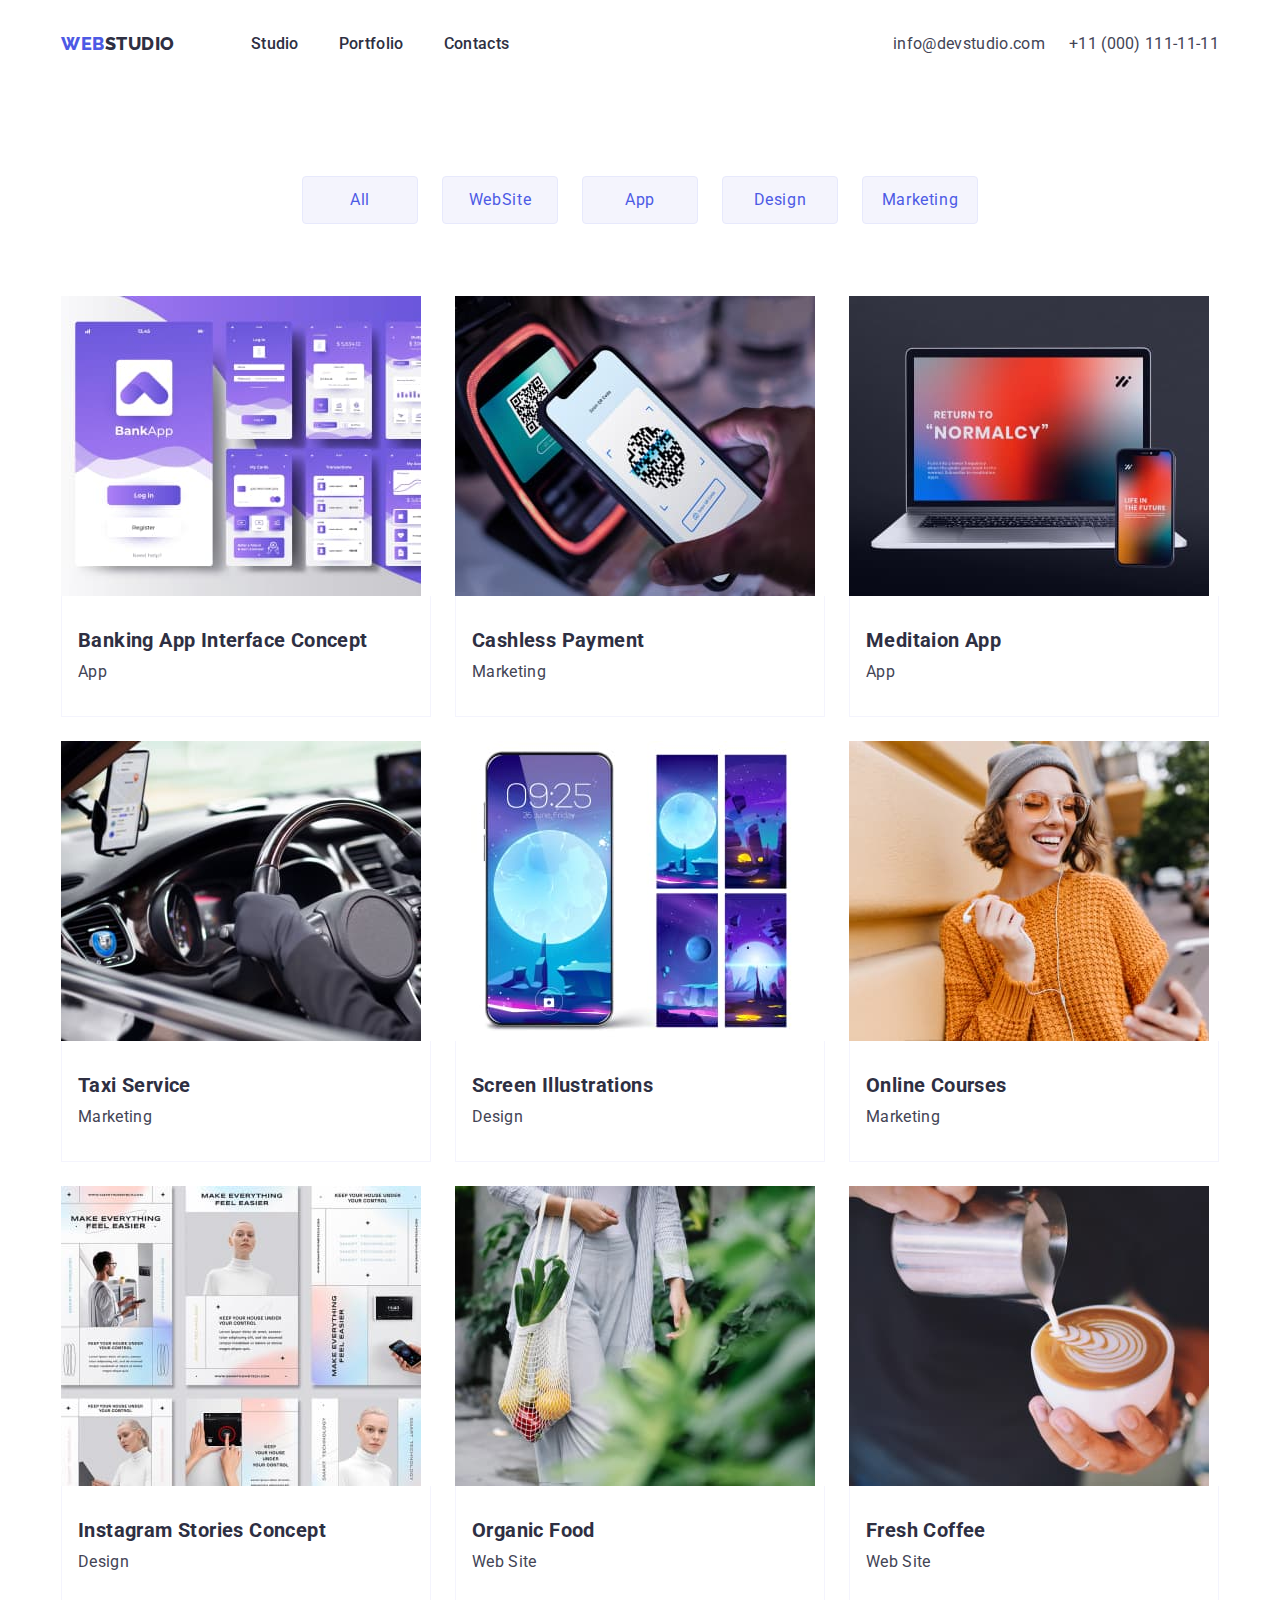
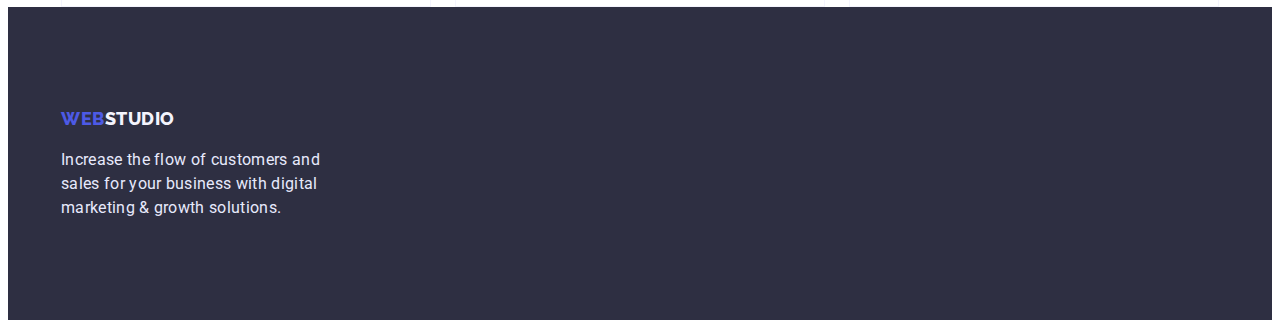
==== commit 7891bec7: "виправлення помилок" ====
--- a/portfolio.html
+++ b/portfolio.html
@@ -24,14 +24,13 @@
 <body>
     <header>
         <div class="container">
-<div class="header-container header-portfolio">
+<div class="header">
 <nav class="header-nav">
-    <a class="logo" href="./index.html"><span class="logo-first">Web</span><span
-    class="logo-second">Studio</span></a>
-    <ul class="header-menu">
-    <li><a class="header-link" href="#">Studio</a></li>
-    <li><a class="header-link" href="./portfolio.html">Portfolio</a></li>
-    <li><a class="header-link" href="#">Contacts</a></li>
+    <a class="logo" href="./index.html"><span class="logo-first">Web</span><span class="logo-second">Studio</span></a>
+    <ul class="header-container">
+    <li class="header-menu"><a class="header-link" href="#">Studio</a></li>
+    <li class="header-menu"><a class="header-link" href="./portfolio.html">Portfolio</a></li>
+    <li class="header-menu"><a class="header-link" href="#">Contacts</a></li>
     </ul>
 </nav>
 <address>
@@ -45,7 +44,7 @@
     </header>
     <main>
         <!-- filters -->
-        <section>
+        <section class="section-portfolio">
 <div class="container">
         <h1 class="title-portfolio1">filters</h1>
         <ul class="button-portfolio">
--- a/css/styles.css
+++ b/css/styles.css
@@ -94,10 +94,10 @@
 /* HEADER */
 
 .header-container {
-display: flex;
-align-items: center;
-gap: 40px;
-} 
+    display: flex;
+    align-items: center;
+    gap: 40px;
+}
 
 
 .header-nav {
@@ -108,11 +108,7 @@
 
 }
 
-.header-portfolio {
-border-bottom: 1px solid var(--color-footer-text);
-box-sizing: border-box;
-background:var(--color-button-title)
-}
+
 
 .header-menu {
 display: flex;
@@ -255,7 +251,7 @@
 font-weight: 500;
 letter-spacing: 0.02em;
 text-align: center;
-
+margin-bottom: 8px;
 }
 
 
@@ -293,8 +289,8 @@
 
 .footer{
 background:var(--color-primary);
-margin-top: 100px;
-margin-bottom: 100px;
+padding-top: 100px;
+padding-bottom: 100px;
 }
 
 
@@ -308,7 +304,6 @@
 gap: 24px;
 margin: auto;
 margin-bottom: 72px;
-margin-top: 96px;
 justify-content: center;
 }
 
@@ -411,13 +406,11 @@
 
 }
 .cards-portfolio{
-border: 1px solid var(--color-footer-text);
+border: 1px solid var(--color-logo-footer);
 padding-bottom: 32px;
 padding-left: 16px;
 padding-top: 32px;
-border-right: 156px;
-border-bottom: 32px;
-border-left: 24px;
+border-top: none;
 }
 
 .cards-item{
@@ -447,3 +440,6 @@
 text-align: center;
 }
 
+.section-portfolio {
+padding-top: 96px;
+}